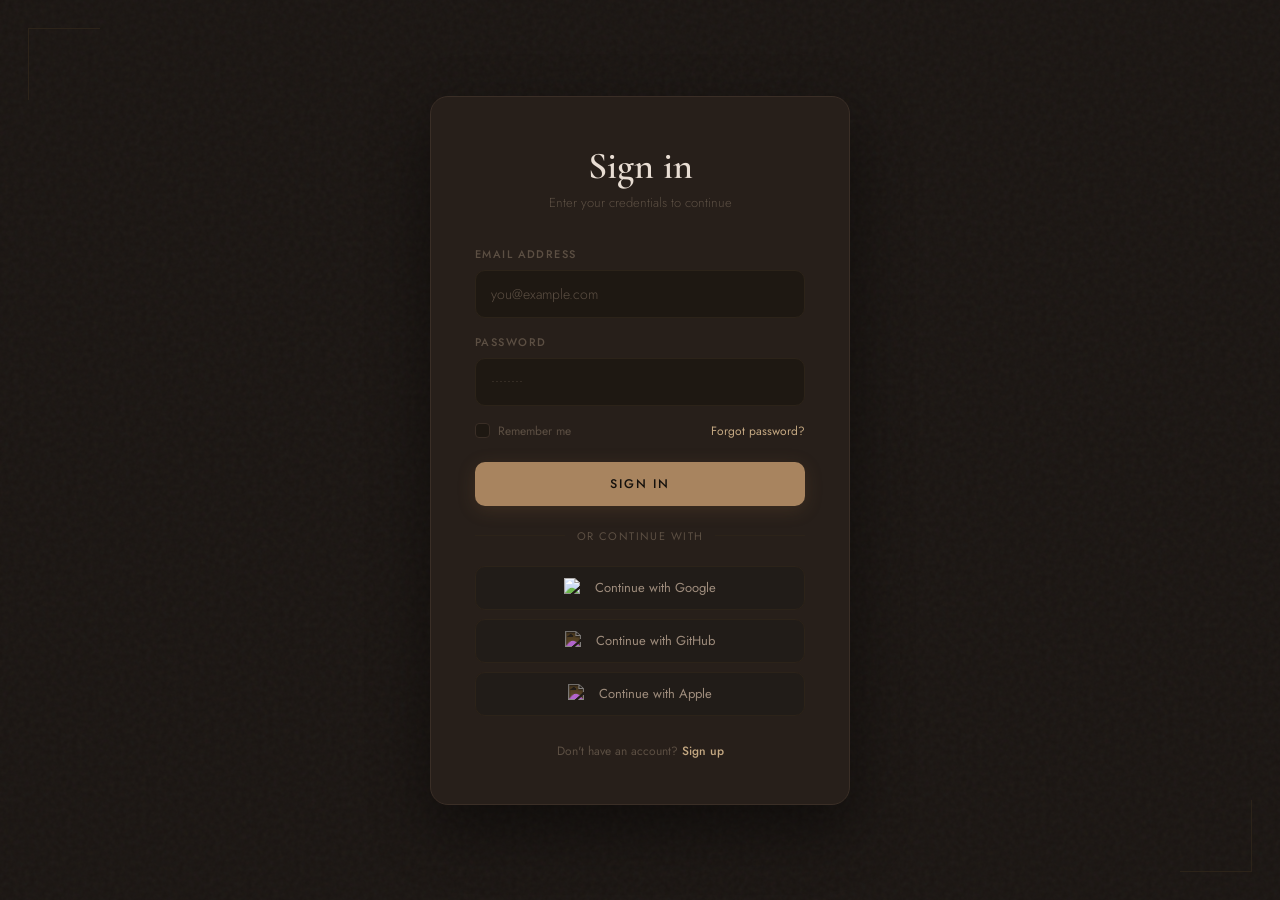
==== login.html @ cd9885ba "First commit" ====
<!DOCTYPE html>
<html lang="en">

<head>
    <meta charset="UTF-8">
    <meta name="viewport" content="width=device-width, initial-scale=1.0">
    <title>Sign In</title>

    <!-- Google Fonts -->
    <link href="https://fonts.googleapis.com/css2?family=Cormorant+Garamond:wght@400;500;600;700&family=Jost:wght@300;400;500&display=swap" rel="stylesheet">

    <!-- Link to CSS file -->
    <link rel="stylesheet" href="style.css">
</head>

<body>

    <!-- Corner decorations -->
    <div class="corner-tl"></div>
    <div class="corner-br"></div>

    <!-- Login card -->
    <div class="card">

        <!-- Title -->
        <div class="form-header">
            <h2 class="form-title">Sign in</h2>
            <p class="form-sub">Enter your credentials to continue</p>
        </div>

        <!-- Email field -->
        <div class="field">
            <label for="email">Email address</label>
            <input
                type="email"
                id="email"
                name="email"
                placeholder="you@example.com"
                required
            >
        </div>

        <!-- Password field -->
        <div class="field">
            <label for="password">Password</label>
            <input
                type="password"
                id="password"
                name="password"
                placeholder="••••••••"
                required
            >
        </div>

        <!-- Remember me and Forgot password -->
        <div class="row">
            <label class="remember">
                <input type="checkbox">
                <span>Remember me</span>
            </label>
            <a href="#" class="forgot-link">Forgot password?</a>
        </div>

        <!-- Sign in button -->
        <div class="field">
            <button type="submit" class="login-btn">Sign in</button>
        </div>

        <!-- Divider -->
        <div class="divider">
            <span>or continue with</span>
        </div>

        <!-- Social buttons -->
        <div class="social-buttons">

            <button class="social-btn">
                <img class="logo-google" src="google.png" width="20" height="20" alt="Google logo">
                Continue with Google
            </button>

            <button class="social-btn">
                <img class="logo-github" src="GitHub-Mark.png" width="20" height="20" alt="GitHub logo">
                Continue with GitHub
            </button>

            <button class="social-btn">
                <img class="logo-apple" src="apple.png" width="20" height="20" alt="Apple logo">
                Continue with Apple
            </button>

        </div>

        <!-- Sign up link -->
        <div class="signup-link">
            <p>Don't have an account? <a href="#">Sign up</a></p>
        </div>

    </div>

</body>
</html>
---- style.css ----
/* Color variables */
:root {
    --bg:          #1a1512;
    --surface:     #211c18;
    --card:        #271f1a;
    --border:      #3a2e26;
    --border-dim:  #2c2319;
    --accent:      #c4a882;
    --accent-soft: #a8845f;
    --text:        #e8ddd3;
    --text-dim:    #9e8c7c;
    --text-faint:  #5c4f43;
    --input-bg:    #1e1812;
    --radius:      10px;
}

/* Remove default browser spacing */
*,
*::before,
*::after {
    box-sizing: border-box;
    margin: 0;
    padding: 0;
}

/* Page background */
body {
    min-height: 100vh;
    background: var(--bg);
    display: flex;
    align-items: center;
    justify-content: center;
    font-family: 'Jost', sans-serif;
    position: relative;
}

/* Grain texture on the background */
body::before {
    content: '';
    position: fixed;
    inset: 0;
    background-image: url("data:image/svg+xml,%3Csvg viewBox='0 0 200 200' xmlns='http://www.w3.org/2000/svg'%3E%3Cfilter id='n'%3E%3CfeTurbulence type='fractalNoise' baseFrequency='0.85' numOctaves='4' stitchTiles='stitch'/%3E%3C/filter%3E%3Crect width='100%25' height='100%25' filter='url(%23n)' opacity='0.04'/%3E%3C/svg%3E");
    pointer-events: none;
}

/* Corner bracket decorations */
.corner-tl,
.corner-br {
    position: fixed;
    width: 72px;
    height: 72px;
    pointer-events: none;
}

.corner-tl {
    top: 28px;
    left: 28px;
    border-top: 1px solid var(--border-dim);
    border-left: 1px solid var(--border-dim);
}

.corner-br {
    bottom: 28px;
    right: 28px;
    border-bottom: 1px solid var(--border-dim);
    border-right: 1px solid var(--border-dim);
}

/* Login card */
.card {
    width: 100%;
    max-width: 420px;
    background: var(--card);
    border: 1px solid var(--border);
    border-radius: 18px;
    padding: 50px 44px 44px;
    position: relative;
    animation: emerge 0.6s cubic-bezier(0.22, 1, 0.36, 1) both;
    box-shadow: 0 24px 60px rgba(0, 0, 0, 0.45);
}

/* Card slide up animation */
@keyframes emerge {
    from {
        opacity: 0;
        transform: translateY(22px);
    }
    to {
        opacity: 1;
        transform: translateY(0);
    }
}

/* Title section */
.form-header {
    margin-bottom: 34px;
    animation: fadeUp 0.5s 0.08s both;
}

.form-title {
    font-family: 'Cormorant Garamond', serif;
    font-size: 38px;
    font-weight: 600;
    color: var(--text);
    line-height: 1;
    margin-bottom: 8px;
    text-align: center;
}

.form-sub {
    font-size: 13px;
    color: var(--text-faint);
    font-weight: 300;
    text-align: center;
}

/* Input field wrapper */
.field {
    margin-bottom: 16px;
}

.field:nth-of-type(1) { animation: fadeUp 0.5s 0.15s both; }
.field:nth-of-type(2) { animation: fadeUp 0.5s 0.20s both; }
.field:last-of-type   { animation: fadeUp 0.5s 0.32s both; }

/* Label above each input */
.field label {
    display: block;
    font-size: 11px;
    font-weight: 500;
    color: var(--text-faint);
    text-transform: uppercase;
    letter-spacing: 0.13em;
    margin-bottom: 8px;
}

/* Input box */
.field input {
    width: 100%;
    background: var(--input-bg);
    border: 1px solid var(--border-dim);
    border-radius: var(--radius);
    padding: 13px 15px;
    color: var(--text);
    font-family: 'Jost', sans-serif;
    font-size: 14px;
    font-weight: 300;
    outline: none;
    transition: border-color 0.25s, box-shadow 0.25s;
}

/* Placeholder text */
.field input::placeholder {
    color: var(--text-faint);
}

/* Input when clicked */
.field input:focus {
    border-color: var(--accent-soft);
    box-shadow: 0 0 0 3px rgba(168, 132, 95, 0.1);
}

/* Remember me and forgot password row */
.row {
    display: flex;
    justify-content: space-between;
    align-items: center;
    margin-bottom: 22px;
    animation: fadeUp 0.5s 0.26s both;
}

/* Remember me label */
.remember {
    display: flex;
    align-items: center;
    gap: 8px;
    cursor: pointer;
    font-size: 12px;
    color: var(--text-faint);
    user-select: none;
}

/* Custom checkbox */
.remember input[type="checkbox"] {
    appearance: none;
    width: 15px;
    height: 15px;
    border: 1px solid var(--border);
    border-radius: 4px;
    background: var(--input-bg);
    cursor: pointer;
    position: relative;
    flex-shrink: 0;
    transition: background 0.15s, border-color 0.15s;
}

/* Checkbox when ticked */
.remember input[type="checkbox"]:checked {
    background: var(--accent-soft);
    border-color: var(--accent-soft);
}

/* Checkmark inside the checkbox */
.remember input[type="checkbox"]:checked::after {
    content: '';
    position: absolute;
    top: 2px;
    left: 4px;
    width: 4px;
    height: 8px;
    border: 1.5px solid var(--bg);
    border-top: none;
    border-left: none;
    transform: rotate(45deg);
}

/* Forgot password link */
.forgot-link {
    font-size: 12px;
    color: var(--accent);
    text-decoration: none;
    transition: color 0.2s;
}

.forgot-link:hover {
    color: var(--text);
}

/* Sign in button */
.login-btn {
    width: 100%;
    padding: 13px;
    background: var(--accent-soft);
    color: #14100c;
    border: none;
    border-radius: var(--radius);
    font-family: 'Jost', sans-serif;
    font-size: 12.5px;
    font-weight: 500;
    letter-spacing: 0.14em;
    text-transform: uppercase;
    cursor: pointer;
    transition: background 0.2s, transform 0.15s, box-shadow 0.2s;
    box-shadow: 0 4px 18px rgba(140, 100, 60, 0.22);
}

.login-btn:hover {
    background: var(--accent);
    transform: translateY(-1px);
    box-shadow: 0 6px 26px rgba(140, 100, 60, 0.3);
}

.login-btn:active {
    transform: translateY(0);
}

/* Divider line with "or continue with" */
.divider {
    display: flex;
    align-items: center;
    gap: 12px;
    margin: 22px 0;
    color: var(--text-faint);
    font-size: 11px;
    text-transform: uppercase;
    letter-spacing: 0.13em;
    animation: fadeUp 0.5s 0.36s both;
}

.divider::before,
.divider::after {
    content: '';
    flex: 1;
    height: 1px;
    background: var(--border-dim);
}

/* Social buttons group */
.social-buttons {
    display: flex;
    flex-direction: column;
    gap: 9px;
    margin-bottom: 26px;
    animation: fadeUp 0.5s 0.40s both;
}

/* Each social button */
.social-btn {
    width: 100%;
    padding: 11px 16px;
    background: var(--surface);
    border: 1px solid var(--border-dim);
    border-radius: var(--radius);
    color: var(--text-dim);
    font-family: 'Jost', sans-serif;
    font-size: 13px;
    font-weight: 400;
    cursor: pointer;
    transition: background 0.2s, border-color 0.2s, color 0.2s, transform 0.15s;
    display: flex;
    align-items: center;
    justify-content: center;
    gap: 11px;
}

.social-btn:hover {
    background: #2d251f;
    border-color: var(--border);
    color: var(--text);
    transform: translateY(-1px);
}

.social-btn:active {
    transform: translateY(0);
}

/* All logo images */
.social-btn img {
    width: 20px;
    height: 20px;
    object-fit: contain;
    flex-shrink: 0;
    mix-blend-mode: screen;
}

/* Google — keep original colors */
.logo-google {
    filter: none;
}

/* GitHub — invert so white logo shows on dark bg */
.logo-github {
    filter: invert(1);
}

/* Apple — invert so white logo shows on dark bg */
.logo-apple {
    filter: invert(1);
}

/* Sign up link */
.signup-link {
    text-align: center;
    font-size: 12px;
    color: var(--text-faint);
    animation: fadeUp 0.5s 0.44s both;
}

.signup-link a {
    color: var(--accent);
    text-decoration: none;
    font-weight: 500;
    transition: color 0.2s;
}

.signup-link a:hover {
    color: var(--text);
}

/* Fade up animation */
@keyframes fadeUp {
    from {
        opacity: 0;
        transform: translateY(10px);
    }
    to {
        opacity: 1;
        transform: translateY(0);
    }
}
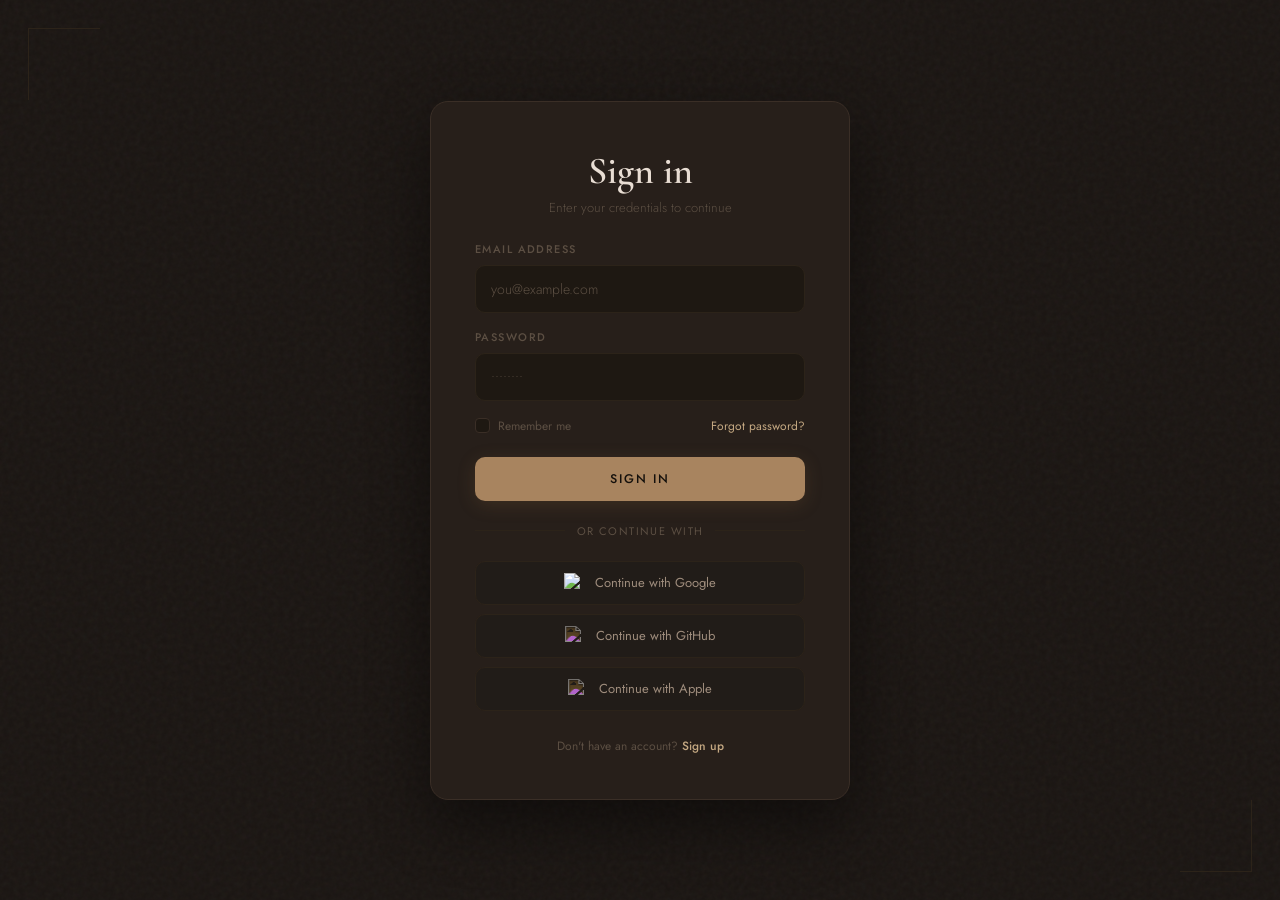
==== commit f4581fbf: "changes are made in the project" ====
--- a/login.html
+++ b/login.html
@@ -26,6 +26,16 @@
         <div class="form-header">
             <h2 class="form-title">Sign in</h2>
             <p class="form-sub">Enter your credentials to continue</p>
+        </div>
+
+        <!-- Success message (hidden by default) -->
+        <div class="message success" id="successMsg">
+            ✓ Login successful! Welcome back.
+        </div>
+
+        <!-- Error message (hidden by default) -->
+        <div class="message error" id="errorMsg">
+            ✗ Invalid email or password.
         </div>
 
         <!-- Email field -->
@@ -36,8 +46,9 @@
                 id="email"
                 name="email"
                 placeholder="you@example.com"
-                required
             >
+            <!-- Email error message -->
+            <span class="field-error" id="emailError"></span>
         </div>
 
         <!-- Password field -->
@@ -48,8 +59,9 @@
                 id="password"
                 name="password"
                 placeholder="••••••••"
-                required
             >
+            <!-- Password error message -->
+            <span class="field-error" id="passwordError"></span>
         </div>
 
         <!-- Remember me and Forgot password -->
@@ -63,7 +75,7 @@
 
         <!-- Sign in button -->
         <div class="field">
-            <button type="submit" class="login-btn">Sign in</button>
+            <button type="submit" class="login-btn" onclick="handleLogin()">Sign in</button>
         </div>
 
         <!-- Divider -->
@@ -98,5 +110,145 @@
 
     </div>
 
+    <!-- JavaScript for validation and authentication -->
+    <script>
+
+        /* ------------------------------------------------
+           HARDCODED LOGIN CREDENTIALS
+           Change these to whatever you want
+        ------------------------------------------------ */
+        const CORRECT_EMAIL    = "user@example.com";
+        const CORRECT_PASSWORD = "password123";
+
+
+        /* ------------------------------------------------
+           MAIN LOGIN FUNCTION
+           Runs when the Sign in button is clicked
+        ------------------------------------------------ */
+        function handleLogin() {
+
+            /* Get what the user typed */
+            const email    = document.getElementById("email").value;
+            const password = document.getElementById("password").value;
+
+            /* Clear all old messages first */
+            clearMessages();
+
+            /* Step 1: Validate the fields */
+            const isValid = validateFields(email, password);
+
+            /* Step 2: If validation passes, check credentials */
+            if (isValid) {
+                checkCredentials(email, password);
+            }
+        }
+
+
+        /* ------------------------------------------------
+           VALIDATION
+           Checks if fields are empty or incorrectly filled
+        ------------------------------------------------ */
+        function validateFields(email, password) {
+
+            let valid = true;
+
+            /* Check if email is empty */
+            if (email === "") {
+                showFieldError("emailError", "Email address is required.");
+                highlightInput("email");
+                valid = false;
+
+            /* Check if email format is correct (must have @ and .) */
+            } else if (!email.includes("@") || !email.includes(".")) {
+                showFieldError("emailError", "Please enter a valid email address.");
+                highlightInput("email");
+                valid = false;
+            }
+
+            /* Check if password is empty */
+            if (password === "") {
+                showFieldError("passwordError", "Password is required.");
+                highlightInput("password");
+                valid = false;
+
+            /* Check if password is at least 6 characters */
+            } else if (password.length < 6) {
+                showFieldError("passwordError", "Password must be at least 6 characters.");
+                highlightInput("password");
+                valid = false;
+            }
+
+            return valid;
+        }
+
+
+        /* ------------------------------------------------
+           AUTHENTICATION
+           Checks if email and password match the hardcoded ones
+        ------------------------------------------------ */
+        function checkCredentials(email, password) {
+
+            if (email === CORRECT_EMAIL && password === CORRECT_PASSWORD) {
+                /* Correct — show success message */
+                showSuccess();
+            } else {
+                /* Wrong — show error message */
+                showError();
+            }
+        }
+
+
+        /* ------------------------------------------------
+           HELPER FUNCTIONS
+           Small functions to show/hide messages
+        ------------------------------------------------ */
+
+        /* Show error under a field */
+        function showFieldError(elementId, message) {
+            const el = document.getElementById(elementId);
+            el.textContent = message;
+            el.style.display = "block";
+        }
+
+        /* Add red border to an input */
+        function highlightInput(inputId) {
+            const input = document.getElementById(inputId);
+            input.classList.add("input-error");
+        }
+
+        /* Show the green success banner */
+        function showSuccess() {
+            document.getElementById("successMsg").style.display = "block";
+        }
+
+        /* Show the red error banner */
+        function showError() {
+            document.getElementById("errorMsg").style.display = "block";
+        }
+
+        /* Clear all messages and red borders */
+        function clearMessages() {
+            document.getElementById("successMsg").style.display  = "none";
+            document.getElementById("errorMsg").style.display    = "none";
+            document.getElementById("emailError").style.display  = "none";
+            document.getElementById("passwordError").style.display = "none";
+
+            document.getElementById("email").classList.remove("input-error");
+            document.getElementById("password").classList.remove("input-error");
+        }
+
+        /* Clear field error when user starts typing again */
+        document.getElementById("email").addEventListener("input", function () {
+            document.getElementById("emailError").style.display = "none";
+            this.classList.remove("input-error");
+        });
+
+        document.getElementById("password").addEventListener("input", function () {
+            document.getElementById("passwordError").style.display = "none";
+            this.classList.remove("input-error");
+        });
+
+    </script>
+
 </body>
 </html>
--- a/style.css
+++ b/style.css
@@ -12,6 +12,8 @@
     --text-faint:  #5c4f43;
     --input-bg:    #1e1812;
     --radius:      10px;
+    --error:       #c0392b;
+    --success:     #2e7d4f;
 }
 
 /* Remove default browser spacing */
@@ -93,7 +95,7 @@
 
 /* Title section */
 .form-header {
-    margin-bottom: 34px;
+    margin-bottom: 24px;
     animation: fadeUp 0.5s 0.08s both;
 }
 
@@ -114,7 +116,40 @@
     text-align: center;
 }
 
-/* Input field wrapper */
+/* ------------------------------------------------
+   SUCCESS AND ERROR BANNERS
+   Hidden by default, shown by JavaScript
+------------------------------------------------ */
+
+.message {
+    display: none;
+    padding: 11px 14px;
+    border-radius: var(--radius);
+    font-size: 13px;
+    font-weight: 400;
+    margin-bottom: 16px;
+    text-align: center;
+    animation: fadeUp 0.3s ease both;
+}
+
+/* Green success banner */
+.message.success {
+    background: rgba(46, 125, 79, 0.15);
+    border: 1px solid rgba(46, 125, 79, 0.4);
+    color: #6dbf8a;
+}
+
+/* Red error banner */
+.message.error {
+    background: rgba(192, 57, 43, 0.12);
+    border: 1px solid rgba(192, 57, 43, 0.35);
+    color: #e07b72;
+}
+
+/* ------------------------------------------------
+   INPUT FIELDS
+------------------------------------------------ */
+
 .field {
     margin-bottom: 16px;
 }
@@ -160,7 +195,25 @@
     box-shadow: 0 0 0 3px rgba(168, 132, 95, 0.1);
 }
 
-/* Remember me and forgot password row */
+/* Input with error — red border */
+.field input.input-error {
+    border-color: var(--error);
+    box-shadow: 0 0 0 3px rgba(192, 57, 43, 0.1);
+}
+
+/* Small error text under an input */
+.field-error {
+    display: none;
+    font-size: 11px;
+    color: #e07b72;
+    margin-top: 5px;
+    padding-left: 2px;
+}
+
+/* ------------------------------------------------
+   REMEMBER ME ROW
+------------------------------------------------ */
+
 .row {
     display: flex;
     justify-content: space-between;
@@ -169,7 +222,6 @@
     animation: fadeUp 0.5s 0.26s both;
 }
 
-/* Remember me label */
 .remember {
     display: flex;
     align-items: center;
@@ -226,7 +278,10 @@
     color: var(--text);
 }
 
-/* Sign in button */
+/* ------------------------------------------------
+   SIGN IN BUTTON
+------------------------------------------------ */
+
 .login-btn {
     width: 100%;
     padding: 13px;
@@ -254,7 +309,10 @@
     transform: translateY(0);
 }
 
-/* Divider line with "or continue with" */
+/* ------------------------------------------------
+   DIVIDER
+------------------------------------------------ */
+
 .divider {
     display: flex;
     align-items: center;
@@ -275,7 +333,10 @@
     background: var(--border-dim);
 }
 
-/* Social buttons group */
+/* ------------------------------------------------
+   SOCIAL BUTTONS
+------------------------------------------------ */
+
 .social-buttons {
     display: flex;
     flex-direction: column;
@@ -284,7 +345,6 @@
     animation: fadeUp 0.5s 0.40s both;
 }
 
-/* Each social button */
 .social-btn {
     width: 100%;
     padding: 11px 16px;
@@ -338,7 +398,10 @@
     filter: invert(1);
 }
 
-/* Sign up link */
+/* ------------------------------------------------
+   SIGN UP LINK
+------------------------------------------------ */
+
 .signup-link {
     text-align: center;
     font-size: 12px;
@@ -357,7 +420,21 @@
     color: var(--text);
 }
 
-/* Fade up animation */
+/* ------------------------------------------------
+   ANIMATIONS
+------------------------------------------------ */
+
+@keyframes emerge {
+    from {
+        opacity: 0;
+        transform: translateY(22px);
+    }
+    to {
+        opacity: 1;
+        transform: translateY(0);
+    }
+}
+
 @keyframes fadeUp {
     from {
         opacity: 0;
